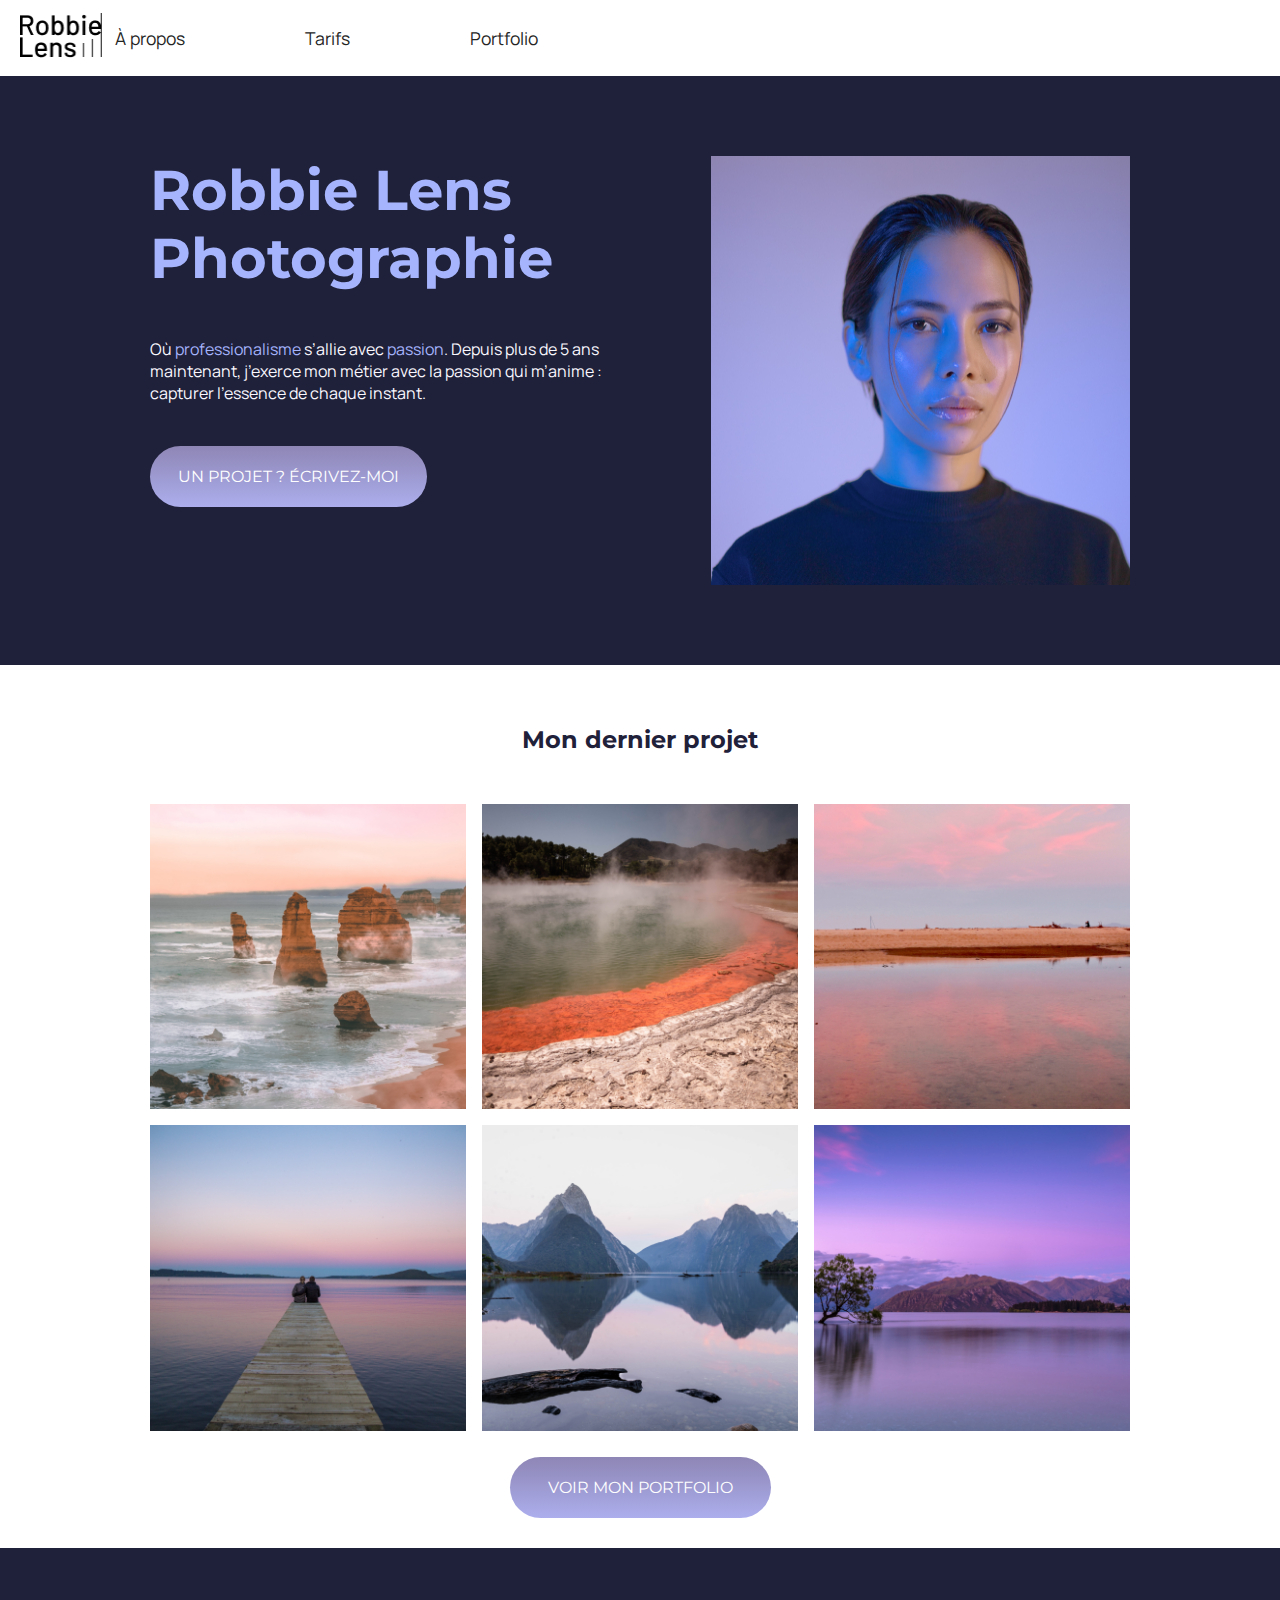
==== index.html @ 6ff95f7f "Ajout" ====
<!DOCTYPE html>
<html lang="fr">
<head>
    <meta charset="UTF-8">
    <meta http-equiv="X-UA-Compatible" content="IE=edge">
    <meta name="viewport" content="width=device-width, initial-scale=1.0">
    <title>Accueil – Robbie Lens Photographie</title>
    <link rel="stylesheet" href="style.css">
    <link href="https://fonts.googleapis.com/css2?family=Manrope&family=Montserrat&display=swap" rel="stylesheet">
    <script src="app.js" type="module"></script>
</head>
<body>

    <header class="header">
        <div class="logo-header">
            <a href="index.html"><img src="images/logo.png" alt="Logo"></a>
        </div>

        <section class="section-header">
            <img class="icon-open-menu" src="images/icon-menu.svg" alt="">
            <div class="modal">
                <nav class="link-header">
                    <img class="icon-close-menu" src="images/icon-close-menu.svg" alt="">
                    <ul>
                        <li><a href="index.html">Accueil</a></li>
                        <li><a href="dossier-demo/a-propos.html">À propos</a></li>
                        <li><a href="dossier-demo/tarifs.html">Tarifs</a></li>
                        <li><a href="dossier-demo/portfolio.html">Portfolio</a></li>
                    </ul>
                </nav>
            </div>
            
        </section>

        
    </header>


    <main>
        <div class="body-section1">
            <section class="section1 reveal">
                <div class="div1-section1 reveal-1">
                    <img src="images/robbie-lens.png" alt="Photos">
                </div>
    
                <div class="div2-section1">
                    <div class="sous-div2-section1">
                        <h2 class="reveal-2">Robbie Lens Photographie</h2>
                        <p class="reveal-3">Où <span class="span-color-section2">professionalisme</span> s’allie avec <span class="span-color-section2">passion</span>. Depuis plus de 5 ans maintenant, j’exerce mon métier avec la passion qui m’anime : capturer l’essence de chaque instant.</p>
                    </div>
        
                    <div class="btn-section1 reveal-4"><a href="#contact">UN PROJET ? ÉCRIVEZ-MOI</a></div>
                </div>
               
            </section>
        </div>


        <section class="section2">
            <div class="container-section2 reveal">
                <h2 class="reveal-1">Mon dernier projet</h2>

                <div class="div-album-section2 reveal-2">
                    <div><img src="dossier-demo/accueil/element-1.png" alt=""></div>
                    <div><img src="dossier-demo/accueil/element-2.png" alt=""></div>
                    <div><img src="dossier-demo/accueil/element-3.png" alt=""></div>
                    <div><img src="dossier-demo/accueil/element-4.png" alt=""></div>
                    <div><img src="dossier-demo/accueil/element-5.png" alt=""></div>
                    <div><img src="dossier-demo/accueil/element-6.png" alt=""></div>
                </div>

                <div class="btn-section2 reveal-3"><a href="dossier-demo/portfolio.html">voir mon portfolio</a></div>
            </div>
        </section>


        <section class="section3" id="contact">
            <div class="container-section3 reveal">
                <h2 class="reveal-1">Parlons de votre projet</h2>

                <form class="form-section3 reveal-2" action="">
                    <div class="div-form">
                        <div>
                            <label for="name">nom</label><br>
                            <input type="text" id="name" name="name" required><br>
                        </div>

                        <div>
                            <label for="email">e-mail</label><br>
                            <input type="email" id="email" name="email" required>
                        </div>
                    </div>

                    <div>
                        <label for="message">message</label><br>
                        <textarea name="message" id="message" cols="30" rows="10" required></textarea><br>
                    </div>
                   
                    <input class="input-btn-form" type="submit" value="ENVOYER">
                </form>
            </div>
        </section>
       
    </main>

    <footer class="footer reveal">
        <div class="logo-footer reveal-3">
            <a href="index.html"><img src="images/logo.png" alt="Logo"></a>
        </div>

        <div class="div-footer reveal-3">
            <a href="https://twitter.com/" target="_blank"><img src="images/twitter.png" alt="Twitter"></a>
            <a href="https://www.instagram.com/" target="_blank"><img src="images/instagram.png" alt="Instagram"></a>        
        </div>
    </footer>

  

              

</body>
</html>
---- style.css ----
*{
    box-sizing: border-box;
}

body, html{
    margin: 0;
}

img{
    width: 100%;
    height: 100%;
}

:root{
    --blueF: #1F2039;
    --blueP: #A5B4FC;
    --Manrope: 'Manrope', sans-serif;
    --Monserrat: 'Montserrat', sans-serif;
}

a{
    text-decoration: none;
}

/* ============================================================== 
=                            ACCUEIL                            =
===============================================================*/ 

/* ==================== HEADER ===================== */

.header{
    display: flex;
    font-family: var(--Manrope);
    justify-content: space-between;
    padding: 10px 20px;
}

.logo-header{
    width: 82px;
    align-self: center;
}

.logo-header:hover{
    opacity: 0.5;
}

.section-header{
    align-self: center;
}

.section-header img{
    width: 20px;
    height: 20px;
}

.modal{
    /* display: none; */
    position: fixed;
    left: 0;
    top: 0;
    width: 100%;
    height: 100%;
    background-color: rgb(0,0,0); 
    background-color: rgba(0,0,0,0.4); 
    z-index: 1;

    transform: translate(-100%);
}

.modal.show-modal{
    animation-name: zoom; 
    animation-duration: 1s;
    animation-fill-mode: forwards;
}

.icon-close-menu{
    float: right;
}

.icon-open-menu:hover{
    cursor: pointer;
}

.icon-close-menu:hover{
    cursor: pointer;
}

.link-header{
    background: white;
    width: 70%;
    height: 100%;
    position: absolute;
    right: 0;
    padding: 20px;

}

@keyframes zoom {
    /* from {transform: scale(0.1)} 
    to {transform: scale(1)} */

    from {transform: translateX(-100%);}
    to {transform: translateX(0);}
    
  }


.link-header ul{
   list-style: none;
   padding: 30px 0;
}

.link-header li{
    margin-bottom: 30px;
}

.link-header a{
    font-size: 1.1em;
    color: #242424;
    display: inline-block;
}

.link-header a:hover{
    text-decoration: underline;
}




/* ===================== MAIN ===================== */

/* =================== SECTION1 ==================== */




.section1{
    max-width: 1020px;
    margin-left: auto;
    margin-right: auto;
    padding: 45px 20px;
    text-align: center;
    color: #F9F8FF;
}

.body-section1{
    background: var(--blueF);
}

.sous-div2-section1 h2{
    font-family: var(--Monserrat);
    font-size: 2em;
    color: var(--blueP);
}

.sous-div2-section1 P{
    font-family: var(--Manrope);
}

.span-color-section2{
    color: var(--blueP);
}

.btn-section1 a{
    display: inline-block;
    padding: 21px 28px;
    background: linear-gradient(180deg, #8E86B5 0%, #ACAEED 100%);
    border-radius: 50px;
    margin-top: 26px;
    color: white;
    font-family: var(--Monserrat);
}

.btn-section1 a:hover{
    opacity: 0.5;
}


/* =================== SECTION2 ==================== */


.container-section2{
    max-width: 1020px;
    margin-left: auto;
    margin-right: auto;
    padding: 0px 20px 30px;
    text-align: center;
}

.section2 h2{
    /* text-align: center; */
    font-size: 1.5em;
    font-family: var(--Monserrat);
    color: #1F2039;
    padding: 10px 0;
}

.div-album-section2{
    display: flex;
    flex-direction: column;
    gap: 22px;
}

.btn-section2 a{
    display: none;
    padding: 21px 38px;
    background: linear-gradient(180deg, #8E86B5 0%, #ACAEED 100%);
    border-radius: 50px;
    margin-top: 26px;
    color: white;
    font-family: var(--Monserrat);
    text-transform: uppercase;
}


/* =================== SECTION3 ==================== */


.container-section3{
    max-width: 1020px;
    margin-left: auto;
    margin-right: auto;
    padding: 30px 20px 50px;
}

.section3{
    color: white;
    background: var(--blueF);
}

.section3 h2{
    font-size: 1.5em;
    font-family: var(--Monserrat);
    color: var(--blueP);
    text-align: center;
    padding-bottom: 40px;
}

.form-section3{
    display: flex;
    flex-direction: column;
}

.div-form input{
    width: 100%;
    padding: 13px;
    margin: 7px 0 20px;
    font-family: var(--Manrope);
    border-radius: 5px;
    border: none;
}

.form-section3 textarea{
    width: 100%;
    margin-top: 7px;
    font-family: var(--Manrope);
    border-radius: 5px;
}

.form-section3 label{
    font-family: var(--Manrope);
}

.input-btn-form{
    padding: 20px 63px;
    border-radius: 50px;
    background: linear-gradient(180deg, #8E86B5 0%, #ACAEED 100%);
    color: white;
    margin-top: 25px;
    align-self: center;
    border: none;
}

.input-btn-form:hover{
    opacity: 0.5;
}



/* =================== FOOTER ==================== */


.footer{
    padding: 20px 40px;
    display: flex;
    justify-content: space-between;
}

.logo-footer{
    width: 57px;
    height: 29px;
}

.logo-footer:hover{
    opacity: 0.5;
}

.div-footer img{
    width: 32px;
    height: 32px;
}

.div-footer a:nth-child(2){
    margin-left: 32px;
}

.div-footer img:hover{
    opacity: 0.5;
}






/* =================== RESPONSIVE ==================== */


@media screen and (min-width: 600px) {

    .div-album-section2{
        display: grid;
        grid-template-columns: 1fr 1fr;
        gap: 16px;
    }     
    
}

@media screen and (min-width: 900px) {

 /* =================== HEADER ==================== */

    .logo{
        /* flex: none;    */
    }

    .link-header a{
        margin: 0 0 0 120px;
    } 

    .link-header ul{
        display: flex;
        padding: 0;
    }

    .icon-open-menu{
        display: none;
    }

    .icon-close-menu{
        display: none;
    }

    .modal{
        display: block;
        position: static;
        background-color: transparent; 
        background-color: transparent; 
        z-index: 1;
    }

    .link-header{
        background: none;
        padding: 0px;
        width: 100%;
        position: static;
    }

    .link-header li{
        margin: 0;
    }
    


 /* ===================SECTION1 ==================== */
    

    .section1{
        display: flex;
        flex-direction: row-reverse;
        gap: 50px;
        text-align: left;
        padding: 80px 20px;
    }

    .div1-section1{
        flex: none;
    }

    .div2-section1 h2{
     margin-top: 0;
     font-size: 3.5em;
    }

    /* .sous-div2-section1 h2{
        font-size: 2em;
    } */


 /* =================== SECTION2 ==================== */
    

    .section2{
        /* padding-bottom: 40px; */
    }

    .section2 h2{
        padding: 40px 0 30px;
    }

    .div-album-section2{
        /* display: grid; */
        grid-template-columns: 1fr 1fr 1fr;
        /* gap: 16px; */
    }

    .btn-section2 a{
        display: inline-block;
    }

    .btn-section2 a:hover{
        opacity: 0.5;
    }



 /* =================== SECTION3 ==================== */
    

    .div-form{
        display: flex;
        gap: 19px;
    }

    .div-form div{
        width: 100%;
    }

    .container-section3{
        padding-top: 50px;
        padding-bottom: 70px;
    }

}


/* =================== APPARITION AU DEFILLEMENT ==================== */

.reveal-loaded .reveal [class*="reveal-"]{
    opacity: 0 !important;
    transform: translateY(30px) !important;
    transition: 0s !important;
}

.reveal-loaded [class*="reveal-"]{
    transition: 1s cubic-bezier(.5, 0, 0, 1);
}

.reveal-loaded .reveal-2{
    transition-delay: .1s;
}

.reveal-loaded .reveal-3{
    transition-delay: .2s;
}

.reveal-loaded .reveal-4{
    transition-delay: .3s;
}




/* ============================================================== 
=                            A PROPOS                            =
===============================================================*/ 


/* =================== SECTION1 ==================== */


.container-section1-aPropos{
    max-width: 1020px;
    margin-left: auto;
    margin-right: auto;
    padding: 50px 20px 50px;
}

.main-aPropos{
    background: var(--blueF);
}

.container-section1-aPropos div:not(:first-child){
    display: none;
}


/* =================== SECTION2 ==================== */

.container-section2-aPropos{
    max-width: 900px;
    margin-left: auto;
    margin-right: auto;
    padding: 10px 30px 50px;
}

.section2-aPropos{
    color:  #F9F8FF;
}

.section2-aPropos h1{
    text-align: center;
    font-size: 3em;
    font-family: var(--Monserrat);
    color: var(--blueP);
    margin-bottom: 0;
}

.section2-aPropos p{
    font-family: var(--Manrope);
    margin-top: 0;
    font-size: 1.1em;
}

.section2-aPropos h2{
    text-align: center;
    font-family: var(--Manrope);
    margin-top: 40px;
    margin-bottom: 70px;
}

.section2-aPropos li{
    font-family: var(--Manrope);
    font-size: 1.1em;
}

.div-border-section2{
    padding: 60px 40px 30px;
    border-right: 1px solid #A5B4FC;
    border-bottom: 1px solid #A5B4FC;
}

.btn-portfolio{
    display: flex;
    justify-content: center;
}
.btn-section2-aPropos a{
    padding: 21px 38px;
    background: linear-gradient(180deg, #8E86B5 0%, #ACAEED 100%);
    border-radius: 50px;
    color: white;
    font-family: var(--Monserrat);
    text-transform: uppercase;
}

.btn-section2-aPropos{
    margin-bottom: 70px;
    margin-top: 30px;
}

.btn-section2-aPropos:hover{
    opacity: 0.5;
}




/* =================== RESPONSIVE ==================== */


@media screen and (min-width: 600px) {

 /* =================== SECTION1 ==================== */
    

    .container-section1-aPropos div:nth-child(2), 
    .container-section1-aPropos div:nth-child(3), 
    .container-section1-aPropos div:nth-child(4){
        display: block;
        z-index: 1;
    }

    .container-section1-aPropos{
        display: grid;
        grid-template-columns: 1fr 1fr;
        gap: 20px;
    }
    
}



@media screen and (min-width: 1090px) {


 /* =================== SECTION1 ==================== */
    

    .container-section1-aPropos div:nth-child(5), 
    .container-section1-aPropos div:nth-child(6), 
    .container-section1-aPropos div:nth-child(7),
    .container-section1-aPropos div:nth-child(8), 
    .container-section1-aPropos div:nth-child(9), 
    .container-section1-aPropos div:nth-child(10){
        display: block;
        z-index: 1;
    }

    .container-section1-aPropos{
        grid-template-columns: 1fr 1fr 1fr 1fr 1fr;
        position: relative;
    }

    .container-section1-aPropos::before{
        content: "";
        display: block;
        position: absolute;
        background:#2C2E51;
        width: 50%;
        height: 80%;
        right: -20px;
        bottom: 20px;
        z-index: 0;
    }
    
}




/* ============================================================== 
=                            TARIFS                            =
===============================================================*/ 

/* =================== SECTION1 ==================== */

.main-tarifs{
    background: var(--blueF);
    padding-bottom: 100px;
    padding-top: 30px;
}

.container-main-tarifs{
    max-width: 1020px;
    margin-left: auto;
    margin-right: auto;
    padding: 45px 20px;
}

.section1-tarifs{
    display: flex;
    justify-content: center;
}

.btn-tarifs-large{
    display: none;
}

.section1-tarifs h2{
    font: 3em var(--Monserrat);
    color: var(--blueP);
}


/* =================== SECTION2 ==================== */

.section2-tarifs{
    display: flex;
    flex-direction: column;
    gap: 60px;
    margin-bottom: 100px;
}

.div-section2-tarifs{
    border-right: 1px solid var(--blueP);
    border-bottom: 1px solid var(--blueP);
    padding: 10px 30px 20px 0;
}

.div-section2-tarifs h3{
    font: 600 1.2em var(--Monserrat);
    color: var(--blueP);
}

.div-section2-tarifs p{
    color: #F9F8FF;
    font-family: var(--Manrope);
}

.div-section2-tarifs b{
    color: var(--blueP);
    font-family: var(--Monserrat);
}

.div-section2-tarifs p:last-child{
    font-size: 0.6em;
}


/* =================== SECTION3 ==================== */

.section3-tarifs h2{
    font: 3em var(--Monserrat);
    color: var(--blueP);
    text-align: center;
}

td, th, table{
    border: 1px solid var(--blueP);
    border-collapse: collapse;
    color: #F9F8FF;
}

table{
    width: 100%;
}

th{
    padding: 7px 0;
    font-family: var(--Monserrat);
}

td{
    padding: 50px 0;
    font-family: var(--Manrope);
    text-align: center;
}



.btn-tarifs-small{
    margin-top: 50px;
    text-align: center;
}

.btn-tarifs-small a{
    margin-top: 40px;
    padding: 21px 38px;
    background: linear-gradient(180deg, #8E86B5 0%, #ACAEED 100%);
    border-radius: 50px;
    color: white;
    font-family: var(--Monserrat);
}

.btn-tarifs-small a:hover{
    opacity: 0.5;
}






/* =================== RESPONSIVE ==================== */


@media screen and (min-width: 900px) {

 /* =================== SECTION1 ==================== */

 .btn-tarifs-large{
    display: block;
 }

 .section1-tarifs{
    justify-content: space-between;
 }

 .btn-tarifs-large{
    align-self: center;
 }

 .btn-tarifs-large a{
    padding: 21px 38px;
    background: linear-gradient(180deg, #8E86B5 0%, #ACAEED 100%);
    border-radius: 50px;
    color: white;
    font-family: var(--Monserrat);
 }

 .btn-tarifs-large:hover{
    opacity: 0.5;
 }

 
 /* =================== SECTION2 ==================== */

 .section2-tarifs{
    flex-direction: row;
    gap: 60px;
 }


 /* =================== SECTION3 ==================== */

 .section3-tarifs h2{
    text-align: left;
 }

 .btn-tarifs-small{
    display: none;
 }



    
}



/* ============================================================== 
=                            PORTFOLIO                            =
===============================================================*/ 


/* =================== SECTION1 ==================== */

.section1-portfolio{
    background: var(--blueF);
}

.container-section1-portfolio{
    max-width: 1020px;
    margin-left: auto;
    margin-right: auto;
    padding: 45px 20px 25px;
}

.section1-portfolio h1{
    font: 700 3.5em var(--Monserrat);
    color: var(--blueP);
}


/* =================== SECTION2 ==================== */

.section2-portfolio{
    max-width: 1020px;
    margin-left: auto;
    margin-right: auto;
    padding: 45px 20px 70px;
}

.section2-portfolio h2{
    font-family: var(--Manrope);
    padding-bottom: 50px;
}

.container-main-portfolio{
    display: flex;
    flex-direction: column;
    gap: 12px;
}

.container-main-portfolio div{
    position: relative;
}

.container-main-portfolio p{
    display: none;
    position: absolute;
    color: white;
    top: 50%;
    left: 50%;
    transform: translate(-50%, -100%);  
    font: 600 1.3em var(--Manrope);
    
}

.container-main-portfolio img:hover{
    filter: brightness(30%);
   
}

.container-main-portfolio div:hover p{
    display: block;
}



/* =================== RESPONSIVE ==================== */


@media screen and (min-width: 700px) {

    /* =================== SECTION2 ==================== */

    .container-main-portfolio{
        display: grid;
        grid-template-columns: 1fr 1fr 1fr;
    }


}
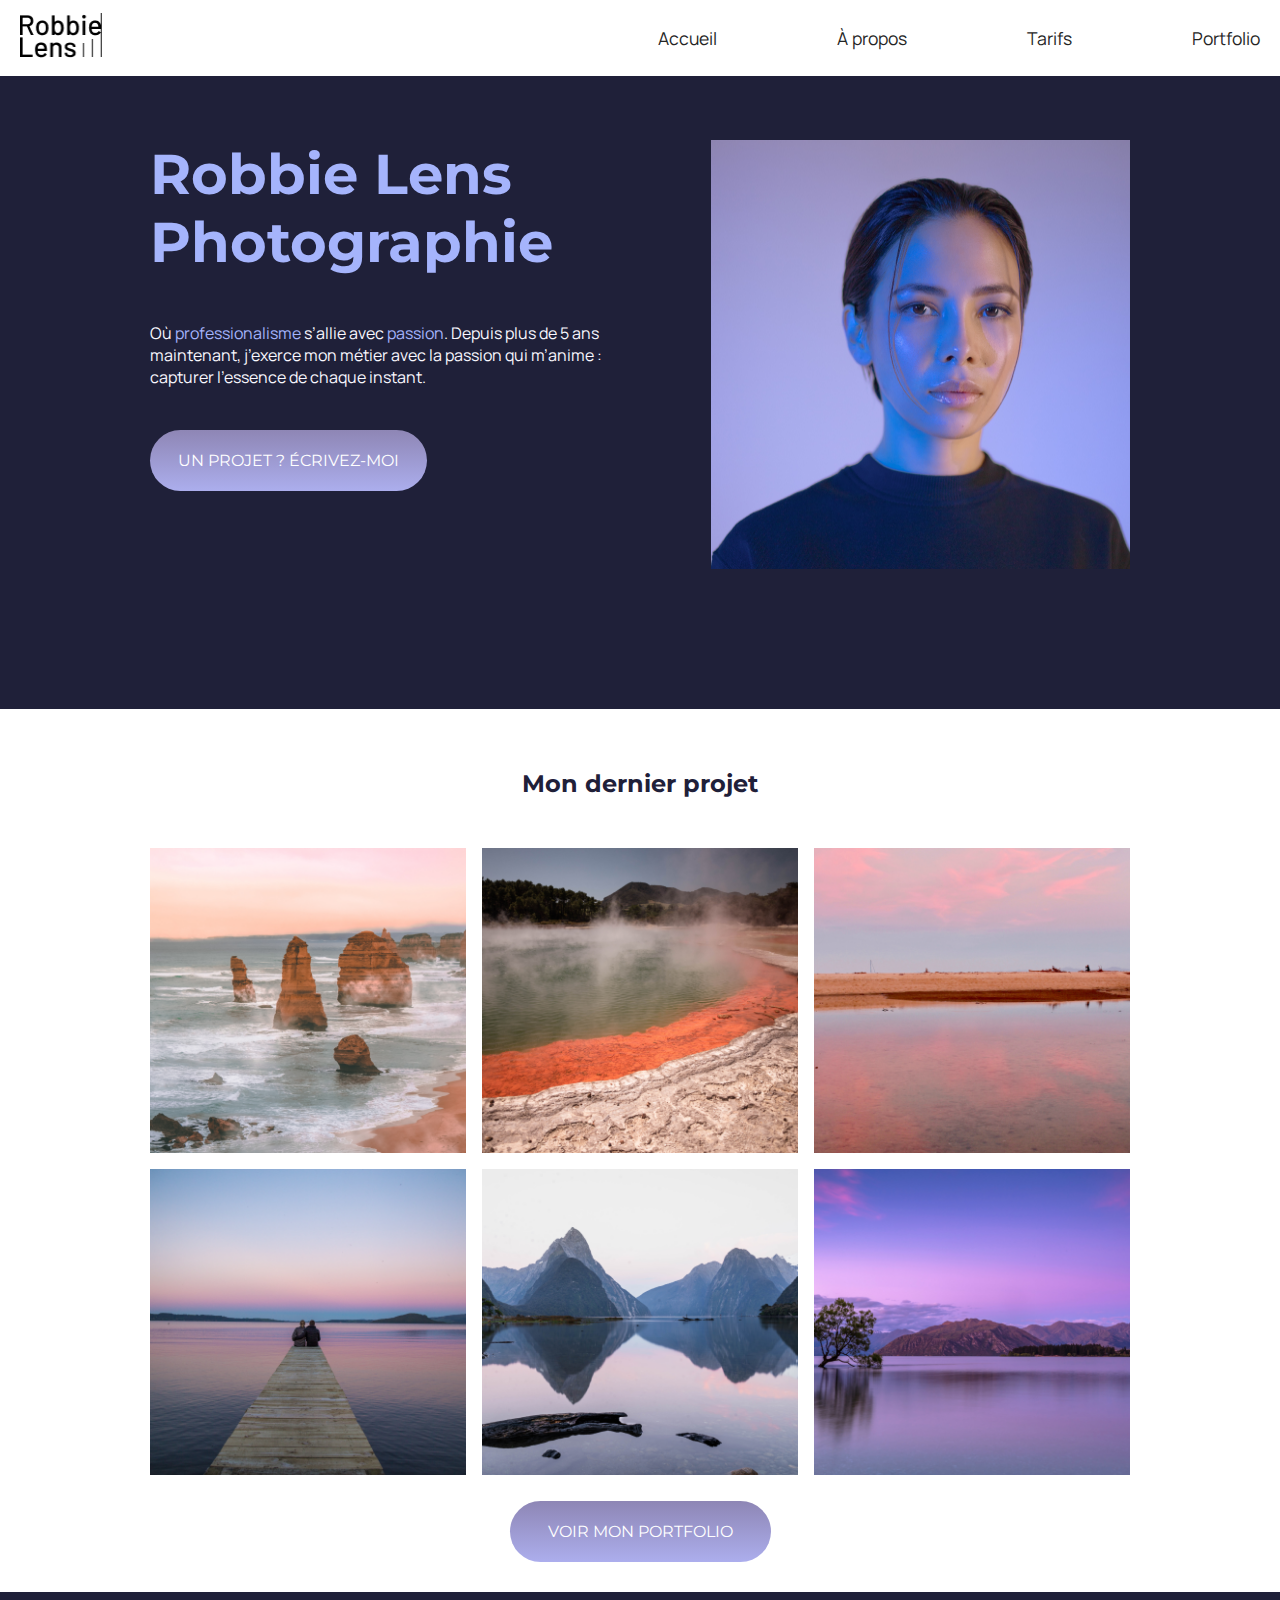
==== commit b7eaf245: "update" ====
--- a/index.html
+++ b/index.html
@@ -18,17 +18,16 @@
 
         <section class="section-header">
             <img class="icon-open-menu" src="images/icon-menu.svg" alt="">
-            <div class="modal">
-                <nav class="link-header">
-                    <img class="icon-close-menu" src="images/icon-close-menu.svg" alt="">
-                    <ul>
-                        <li><a href="index.html">Accueil</a></li>
-                        <li><a href="dossier-demo/a-propos.html">À propos</a></li>
-                        <li><a href="dossier-demo/tarifs.html">Tarifs</a></li>
-                        <li><a href="dossier-demo/portfolio.html">Portfolio</a></li>
-                    </ul>
-                </nav>
-            </div>
+            <div class="modal"></div>
+            <nav class="link-header">
+                <img class="icon-close-menu" src="images/icon-close-menu.svg" alt="">
+                <ul>
+                    <li><a href="index.html">Accueil</a></li>
+                    <li><a href="dossier-demo/a-propos.html">À propos</a></li>
+                    <li><a href="dossier-demo/tarifs.html">Tarifs</a></li>
+                    <li><a href="dossier-demo/portfolio.html">Portfolio</a></li>
+                </ul>
+            </nav>
             
         </section>
 
--- a/style.css
+++ b/style.css
@@ -33,6 +33,12 @@
     font-family: var(--Manrope);
     justify-content: space-between;
     padding: 10px 20px;
+    position: fixed;
+    right: 0;
+    top: 0;
+    left: 0;
+    z-index: 3;
+    background: white;
 }
 
 .logo-header{
@@ -54,7 +60,7 @@
 }
 
 .modal{
-    /* display: none; */
+    display: none;
     position: fixed;
     left: 0;
     top: 0;
@@ -63,13 +69,15 @@
     background-color: rgb(0,0,0); 
     background-color: rgba(0,0,0,0.4); 
     z-index: 1;
-
-    transform: translate(-100%);
 }
 
 .modal.show-modal{
+    display: block;
+}
+
+.link-header.show-modal{
     animation-name: zoom; 
-    animation-duration: 1s;
+    animation-duration: .3s;
     animation-fill-mode: forwards;
 }
 
@@ -89,17 +97,16 @@
     background: white;
     width: 70%;
     height: 100%;
-    position: absolute;
+    position: fixed;
     right: 0;
+    top: 0;
     padding: 20px;
-
+    transform: translate(200%);
+    z-index: 2;
 }
 
 @keyframes zoom {
-    /* from {transform: scale(0.1)} 
-    to {transform: scale(1)} */
-
-    from {transform: translateX(-100%);}
+    from {transform: translateX(200%);}
     to {transform: translateX(0);}
     
   }
@@ -138,7 +145,7 @@
     max-width: 1020px;
     margin-left: auto;
     margin-right: auto;
-    padding: 45px 20px;
+    padding: 90px 20px 45px;
     text-align: center;
     color: #F9F8FF;
 }
@@ -330,10 +337,6 @@
 
  /* =================== HEADER ==================== */
 
-    .logo{
-        /* flex: none;    */
-    }
-
     .link-header a{
         margin: 0 0 0 120px;
     } 
@@ -355,8 +358,6 @@
         display: block;
         position: static;
         background-color: transparent; 
-        background-color: transparent; 
-        z-index: 1;
     }
 
     .link-header{
@@ -364,6 +365,7 @@
         padding: 0px;
         width: 100%;
         position: static;
+        transform: translate(0);
     }
 
     .link-header li{
@@ -380,7 +382,7 @@
         flex-direction: row-reverse;
         gap: 50px;
         text-align: left;
-        padding: 80px 20px;
+        padding: 140px 20px;
     }
 
     .div1-section1{
@@ -486,6 +488,10 @@
     padding: 50px 20px 50px;
 }
 
+.section1-aPropos{
+    padding-top: 50px;
+}
+
 .main-aPropos{
     background: var(--blueF);
 }
@@ -496,6 +502,7 @@
 
 
 /* =================== SECTION2 ==================== */
+
 
 .container-section2-aPropos{
     max-width: 900px;
@@ -637,7 +644,7 @@
 .main-tarifs{
     background: var(--blueF);
     padding-bottom: 100px;
-    padding-top: 30px;
+    padding-top: 80px;
 }
 
 .container-main-tarifs{
@@ -817,6 +824,7 @@
 
 .section1-portfolio{
     background: var(--blueF);
+    padding-top: 80px;
 }
 
 .container-section1-portfolio{
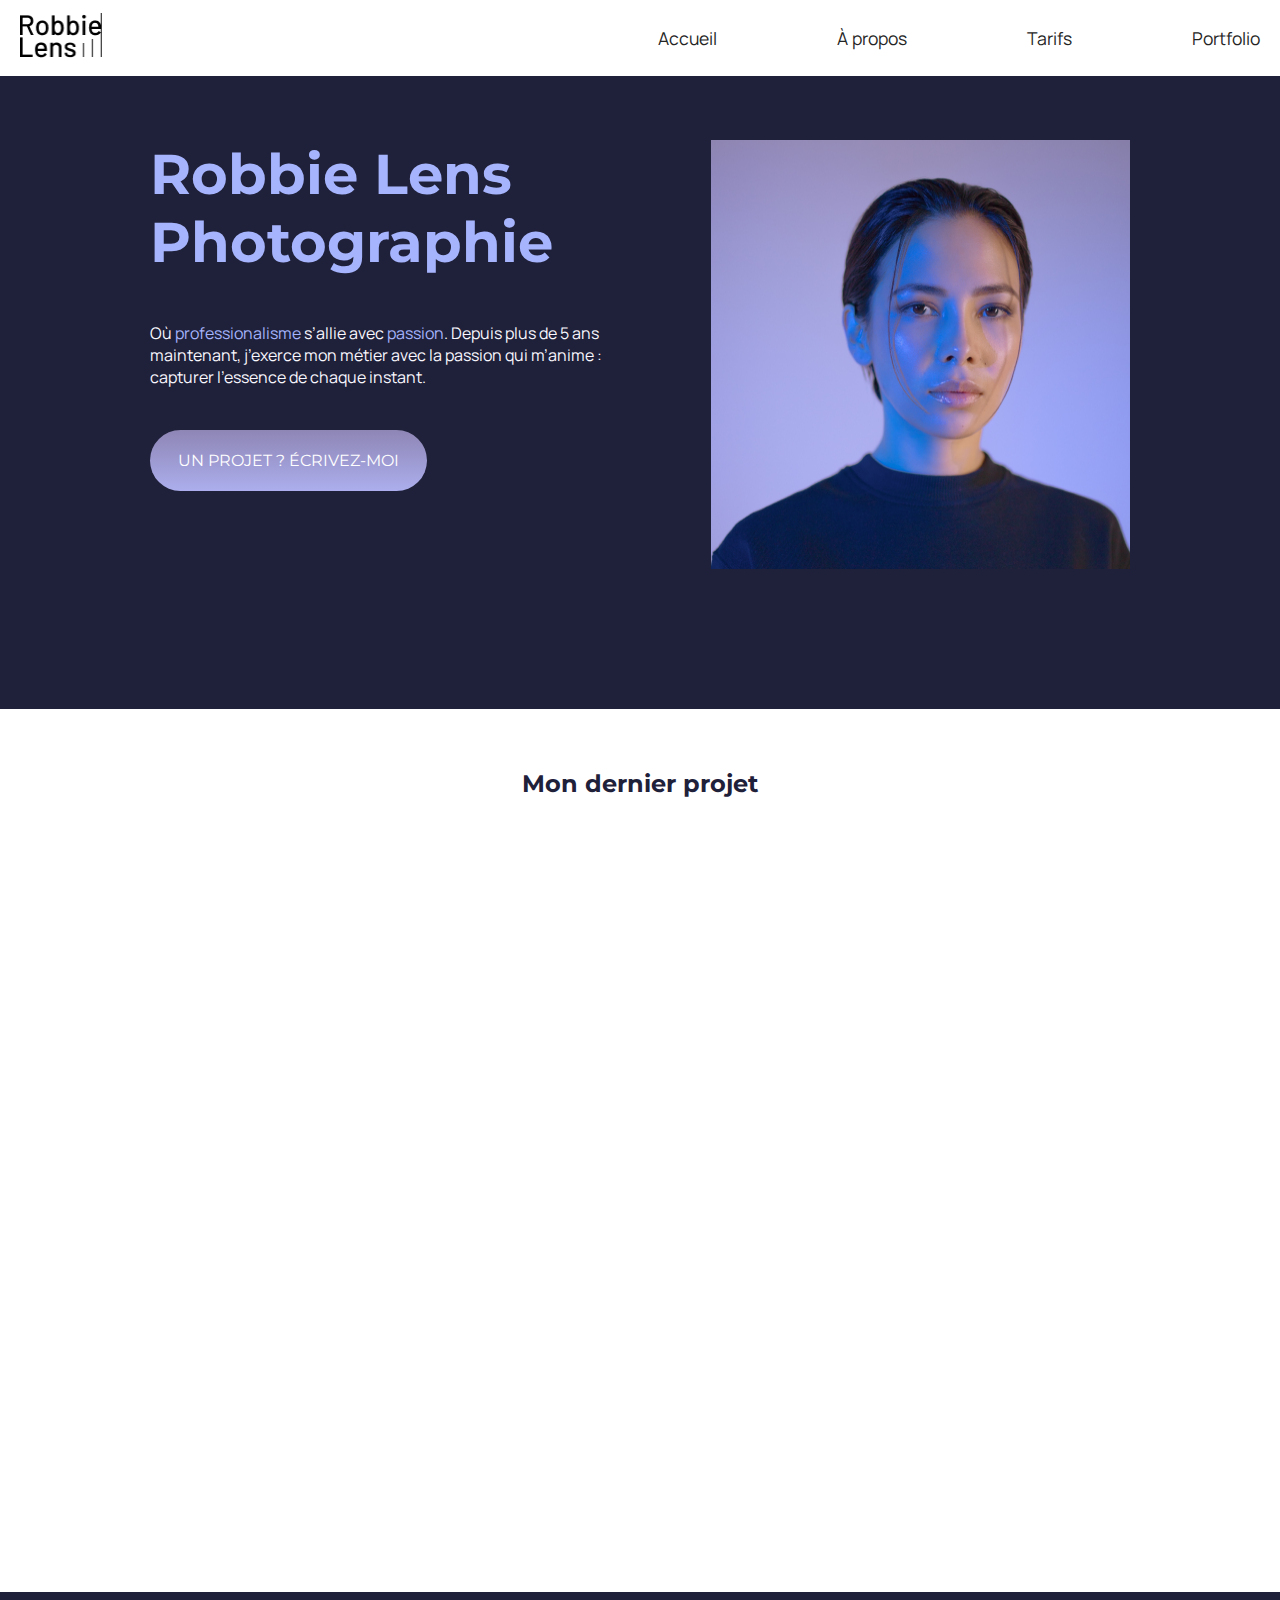
==== commit f50fc1c1: "Modification dans le défilement" ====
--- a/index.html
+++ b/index.html
@@ -37,18 +37,18 @@
 
     <main>
         <div class="body-section1">
-            <section class="section1 reveal">
-                <div class="div1-section1 reveal-1">
+            <section class="section1">
+                <div class="div1-section1 reveal reveal-3">
                     <img src="images/robbie-lens.png" alt="Photos">
                 </div>
     
                 <div class="div2-section1">
-                    <div class="sous-div2-section1">
-                        <h2 class="reveal-2">Robbie Lens Photographie</h2>
-                        <p class="reveal-3">Où <span class="span-color-section2">professionalisme</span> s’allie avec <span class="span-color-section2">passion</span>. Depuis plus de 5 ans maintenant, j’exerce mon métier avec la passion qui m’anime : capturer l’essence de chaque instant.</p>
+                    <div class="sous-div2-section1 reveal reveal-3">
+                        <h2>Robbie Lens Photographie</h2>
+                        <p>Où <span class="span-color-section2">professionalisme</span> s’allie avec <span class="span-color-section2">passion</span>. Depuis plus de 5 ans maintenant, j’exerce mon métier avec la passion qui m’anime : capturer l’essence de chaque instant.</p>
                     </div>
         
-                    <div class="btn-section1 reveal-4"><a href="#contact">UN PROJET ? ÉCRIVEZ-MOI</a></div>
+                    <div class="btn-section1 reveal reveal-3"><a href="#contact">UN PROJET ? ÉCRIVEZ-MOI</a></div>
                 </div>
                
             </section>
@@ -56,58 +56,58 @@
 
 
         <section class="section2">
-            <div class="container-section2 reveal">
-                <h2 class="reveal-1">Mon dernier projet</h2>
+            <div class="container-section2">
+                <h2 class="reveal reveal-3">Mon dernier projet</h2>
 
-                <div class="div-album-section2 reveal-2">
-                    <div><img src="dossier-demo/accueil/element-1.png" alt=""></div>
-                    <div><img src="dossier-demo/accueil/element-2.png" alt=""></div>
-                    <div><img src="dossier-demo/accueil/element-3.png" alt=""></div>
-                    <div><img src="dossier-demo/accueil/element-4.png" alt=""></div>
-                    <div><img src="dossier-demo/accueil/element-5.png" alt=""></div>
-                    <div><img src="dossier-demo/accueil/element-6.png" alt=""></div>
+                <div class="div-album-section2">
+                    <div><img class="reveal reveal-3" src="dossier-demo/accueil/element-1.png" alt=""></div>
+                    <div><img class="reveal reveal-3" src="dossier-demo/accueil/element-2.png" alt=""></div>
+                    <div><img class="reveal reveal-3" src="dossier-demo/accueil/element-3.png" alt=""></div>
+                    <div><img class="reveal reveal-3" src="dossier-demo/accueil/element-4.png" alt=""></div>
+                    <div><img class="reveal reveal-3" src="dossier-demo/accueil/element-5.png" alt=""></div>
+                    <div><img class="reveal reveal-3" src="dossier-demo/accueil/element-6.png" alt=""></div>
                 </div>
 
-                <div class="btn-section2 reveal-3"><a href="dossier-demo/portfolio.html">voir mon portfolio</a></div>
+                <div class="btn-section2 reveal reveal-3"><a href="dossier-demo/portfolio.html">voir mon portfolio</a></div>
             </div>
         </section>
 
 
         <section class="section3" id="contact">
-            <div class="container-section3 reveal">
-                <h2 class="reveal-1">Parlons de votre projet</h2>
+            <div class="container-section3">
+                <h2 class="reveal reveal-3">Parlons de votre projet</h2>
 
                 <form class="form-section3 reveal-2" action="">
                     <div class="div-form">
-                        <div>
+                        <div class="reveal reveal-3">
                             <label for="name">nom</label><br>
                             <input type="text" id="name" name="name" required><br>
                         </div>
 
-                        <div>
+                        <div class="reveal reveal-3">
                             <label for="email">e-mail</label><br>
                             <input type="email" id="email" name="email" required>
                         </div>
                     </div>
 
-                    <div>
+                    <div class="reveal reveal-3">
                         <label for="message">message</label><br>
                         <textarea name="message" id="message" cols="30" rows="10" required></textarea><br>
                     </div>
                    
-                    <input class="input-btn-form" type="submit" value="ENVOYER">
+                    <input class="input-btn-form reveal reveal-3" type="submit" value="ENVOYER">
                 </form>
             </div>
         </section>
        
     </main>
 
-    <footer class="footer reveal">
-        <div class="logo-footer reveal-3">
+    <footer class="footer">
+        <div class="logo-footer reveal reveal-3">
             <a href="index.html"><img src="images/logo.png" alt="Logo"></a>
         </div>
 
-        <div class="div-footer reveal-3">
+        <div class="div-footer reveal reveal-3">
             <a href="https://twitter.com/" target="_blank"><img src="images/twitter.png" alt="Twitter"></a>
             <a href="https://www.instagram.com/" target="_blank"><img src="images/instagram.png" alt="Instagram"></a>        
         </div>
--- a/style.css
+++ b/style.css
@@ -1,5 +1,6 @@
 *{
-    box-sizing: border-box;
+    -webkit-box-sizing: border-box;
+            box-sizing: border-box;
 }
 
 body, html{
@@ -29,9 +30,13 @@
 /* ==================== HEADER ===================== */
 
 .header{
+    display: -webkit-box;
+    display: -ms-flexbox;
     display: flex;
     font-family: var(--Manrope);
-    justify-content: space-between;
+    -webkit-box-pack: justify;
+        -ms-flex-pack: justify;
+            justify-content: space-between;
     padding: 10px 20px;
     position: fixed;
     right: 0;
@@ -43,7 +48,9 @@
 
 .logo-header{
     width: 82px;
-    align-self: center;
+    -ms-flex-item-align: center;
+        -ms-grid-row-align: center;
+        align-self: center;
 }
 
 .logo-header:hover{
@@ -51,7 +58,9 @@
 }
 
 .section-header{
-    align-self: center;
+    -ms-flex-item-align: center;
+        -ms-grid-row-align: center;
+        align-self: center;
 }
 
 .section-header img{
@@ -76,9 +85,12 @@
 }
 
 .link-header.show-modal{
-    animation-name: zoom; 
-    animation-duration: .3s;
-    animation-fill-mode: forwards;
+    -webkit-animation-name: zoom;
+            animation-name: zoom; 
+    -webkit-animation-duration: .3s; 
+            animation-duration: .3s;
+    -webkit-animation-fill-mode: forwards;
+            animation-fill-mode: forwards;
 }
 
 .icon-close-menu{
@@ -101,13 +113,21 @@
     right: 0;
     top: 0;
     padding: 20px;
-    transform: translate(200%);
+    -webkit-transform: translate(200%);
+        -ms-transform: translate(200%);
+            transform: translate(200%);
     z-index: 2;
 }
 
+@-webkit-keyframes zoom {
+    from {-webkit-transform: translateX(200%);transform: translateX(200%);}
+    to {-webkit-transform: translateX(0);transform: translateX(0);}
+    
+  }
+
 @keyframes zoom {
-    from {transform: translateX(200%);}
-    to {transform: translateX(0);}
+    from {-webkit-transform: translateX(200%);transform: translateX(200%);}
+    to {-webkit-transform: translateX(0);transform: translateX(0);}
     
   }
 
@@ -171,6 +191,8 @@
 .btn-section1 a{
     display: inline-block;
     padding: 21px 28px;
+    background: -webkit-gradient(linear, left top, left bottom, from(#8E86B5), to(#ACAEED));
+    background: -o-linear-gradient(top, #8E86B5 0%, #ACAEED 100%);
     background: linear-gradient(180deg, #8E86B5 0%, #ACAEED 100%);
     border-radius: 50px;
     margin-top: 26px;
@@ -203,14 +225,21 @@
 }
 
 .div-album-section2{
+    display: -webkit-box;
+    display: -ms-flexbox;
     display: flex;
-    flex-direction: column;
+    -webkit-box-orient: vertical;
+    -webkit-box-direction: normal;
+        -ms-flex-direction: column;
+            flex-direction: column;
     gap: 22px;
 }
 
 .btn-section2 a{
     display: none;
     padding: 21px 38px;
+    background: -webkit-gradient(linear, left top, left bottom, from(#8E86B5), to(#ACAEED));
+    background: -o-linear-gradient(top, #8E86B5 0%, #ACAEED 100%);
     background: linear-gradient(180deg, #8E86B5 0%, #ACAEED 100%);
     border-radius: 50px;
     margin-top: 26px;
@@ -244,8 +273,13 @@
 }
 
 .form-section3{
+    display: -webkit-box;
+    display: -ms-flexbox;
     display: flex;
-    flex-direction: column;
+    -webkit-box-orient: vertical;
+    -webkit-box-direction: normal;
+        -ms-flex-direction: column;
+            flex-direction: column;
 }
 
 .div-form input{
@@ -271,10 +305,14 @@
 .input-btn-form{
     padding: 20px 63px;
     border-radius: 50px;
+    background: -webkit-gradient(linear, left top, left bottom, from(#8E86B5), to(#ACAEED));
+    background: -o-linear-gradient(top, #8E86B5 0%, #ACAEED 100%);
     background: linear-gradient(180deg, #8E86B5 0%, #ACAEED 100%);
     color: white;
     margin-top: 25px;
-    align-self: center;
+    -ms-flex-item-align: center;
+        -ms-grid-row-align: center;
+        align-self: center;
     border: none;
 }
 
@@ -289,8 +327,12 @@
 
 .footer{
     padding: 20px 40px;
+    display: -webkit-box;
+    display: -ms-flexbox;
     display: flex;
-    justify-content: space-between;
+    -webkit-box-pack: justify;
+        -ms-flex-pack: justify;
+            justify-content: space-between;
 }
 
 .logo-footer{
@@ -326,7 +368,9 @@
 @media screen and (min-width: 600px) {
 
     .div-album-section2{
+        display: -ms-grid;
         display: grid;
+        -ms-grid-columns: 1fr 16px 1fr;
         grid-template-columns: 1fr 1fr;
         gap: 16px;
     }     
@@ -342,6 +386,8 @@
     } 
 
     .link-header ul{
+        display: -webkit-box;
+        display: -ms-flexbox;
         display: flex;
         padding: 0;
     }
@@ -352,12 +398,6 @@
 
     .icon-close-menu{
         display: none;
-    }
-
-    .modal{
-        display: block;
-        position: static;
-        background-color: transparent; 
     }
 
     .link-header{
@@ -365,7 +405,9 @@
         padding: 0px;
         width: 100%;
         position: static;
-        transform: translate(0);
+        -webkit-transform: translate(0);
+            -ms-transform: translate(0);
+                transform: translate(0);
     }
 
     .link-header li{
@@ -378,15 +420,22 @@
     
 
     .section1{
+        display: -webkit-box;
+        display: -ms-flexbox;
         display: flex;
-        flex-direction: row-reverse;
+        -webkit-box-orient: horizontal;
+        -webkit-box-direction: reverse;
+            -ms-flex-direction: row-reverse;
+                flex-direction: row-reverse;
         gap: 50px;
         text-align: left;
         padding: 140px 20px;
     }
 
     .div1-section1{
-        flex: none;
+        -webkit-box-flex: 0;
+            -ms-flex: none;
+                flex: none;
     }
 
     .div2-section1 h2{
@@ -412,6 +461,7 @@
 
     .div-album-section2{
         /* display: grid; */
+        -ms-grid-columns: 1fr 1fr 1fr;
         grid-template-columns: 1fr 1fr 1fr;
         /* gap: 16px; */
     }
@@ -430,6 +480,8 @@
     
 
     .div-form{
+        display: -webkit-box;
+        display: -ms-flexbox;
         display: flex;
         gap: 19px;
     }
@@ -448,26 +500,40 @@
 
 /* =================== APPARITION AU DEFILLEMENT ==================== */
 
-.reveal-loaded .reveal [class*="reveal-"]{
+.reveal-loaded .reveal[class*="reveal-"]{
     opacity: 0 !important;
-    transform: translateY(30px) !important;
+    -webkit-transform: translateY(30px) !important;
+        -ms-transform: translateY(30px) !important;
+            transform: translateY(30px) !important;
+    -webkit-transition: 0s !important;
+    -o-transition: 0s !important;
     transition: 0s !important;
 }
 
+
 .reveal-loaded [class*="reveal-"]{
+    -webkit-transition: 1s cubic-bezier(.5, 0, 0, 1);
+    -o-transition: 1s cubic-bezier(.5, 0, 0, 1);
     transition: 1s cubic-bezier(.5, 0, 0, 1);
+
 }
 
 .reveal-loaded .reveal-2{
-    transition-delay: .1s;
+    -webkit-transition-delay: .1s;
+         -o-transition-delay: .1s;
+            transition-delay: .1s;
 }
 
 .reveal-loaded .reveal-3{
-    transition-delay: .2s;
+    -webkit-transition-delay: .3s;
+         -o-transition-delay: .3s;
+            transition-delay: .3s;
 }
 
 .reveal-loaded .reveal-4{
-    transition-delay: .3s;
+    -webkit-transition-delay: .5s;
+         -o-transition-delay: .5s;
+            transition-delay: .5s;
 }
 
 
@@ -548,11 +614,17 @@
 }
 
 .btn-portfolio{
+    display: -webkit-box;
+    display: -ms-flexbox;
     display: flex;
-    justify-content: center;
+    -webkit-box-pack: center;
+        -ms-flex-pack: center;
+            justify-content: center;
 }
 .btn-section2-aPropos a{
     padding: 21px 38px;
+    background: -webkit-gradient(linear, left top, left bottom, from(#8E86B5), to(#ACAEED));
+    background: -o-linear-gradient(top, #8E86B5 0%, #ACAEED 100%);
     background: linear-gradient(180deg, #8E86B5 0%, #ACAEED 100%);
     border-radius: 50px;
     color: white;
@@ -588,7 +660,9 @@
     }
 
     .container-section1-aPropos{
+        display: -ms-grid;
         display: grid;
+        -ms-grid-columns: 1fr 20px 1fr;
         grid-template-columns: 1fr 1fr;
         gap: 20px;
     }
@@ -614,6 +688,7 @@
     }
 
     .container-section1-aPropos{
+        -ms-grid-columns: 1fr 1fr 1fr 1fr 1fr;
         grid-template-columns: 1fr 1fr 1fr 1fr 1fr;
         position: relative;
     }
@@ -655,8 +730,12 @@
 }
 
 .section1-tarifs{
+    display: -webkit-box;
+    display: -ms-flexbox;
     display: flex;
-    justify-content: center;
+    -webkit-box-pack: center;
+        -ms-flex-pack: center;
+            justify-content: center;
 }
 
 .btn-tarifs-large{
@@ -672,8 +751,13 @@
 /* =================== SECTION2 ==================== */
 
 .section2-tarifs{
+    display: -webkit-box;
+    display: -ms-flexbox;
     display: flex;
-    flex-direction: column;
+    -webkit-box-orient: vertical;
+    -webkit-box-direction: normal;
+        -ms-flex-direction: column;
+            flex-direction: column;
     gap: 60px;
     margin-bottom: 100px;
 }
@@ -743,6 +827,8 @@
 .btn-tarifs-small a{
     margin-top: 40px;
     padding: 21px 38px;
+    background: -webkit-gradient(linear, left top, left bottom, from(#8E86B5), to(#ACAEED));
+    background: -o-linear-gradient(top, #8E86B5 0%, #ACAEED 100%);
     background: linear-gradient(180deg, #8E86B5 0%, #ACAEED 100%);
     border-radius: 50px;
     color: white;
@@ -770,15 +856,21 @@
  }
 
  .section1-tarifs{
-    justify-content: space-between;
+    -webkit-box-pack: justify;
+        -ms-flex-pack: justify;
+            justify-content: space-between;
  }
 
  .btn-tarifs-large{
-    align-self: center;
+    -ms-flex-item-align: center;
+        -ms-grid-row-align: center;
+        align-self: center;
  }
 
  .btn-tarifs-large a{
     padding: 21px 38px;
+    background: -webkit-gradient(linear, left top, left bottom, from(#8E86B5), to(#ACAEED));
+    background: -o-linear-gradient(top, #8E86B5 0%, #ACAEED 100%);
     background: linear-gradient(180deg, #8E86B5 0%, #ACAEED 100%);
     border-radius: 50px;
     color: white;
@@ -793,7 +885,10 @@
  /* =================== SECTION2 ==================== */
 
  .section2-tarifs{
-    flex-direction: row;
+    -webkit-box-orient: horizontal;
+    -webkit-box-direction: normal;
+        -ms-flex-direction: row;
+            flex-direction: row;
     gap: 60px;
  }
 
@@ -855,8 +950,13 @@
 }
 
 .container-main-portfolio{
+    display: -webkit-box;
+    display: -ms-flexbox;
     display: flex;
-    flex-direction: column;
+    -webkit-box-orient: vertical;
+    -webkit-box-direction: normal;
+        -ms-flex-direction: column;
+            flex-direction: column;
     gap: 12px;
 }
 
@@ -870,13 +970,16 @@
     color: white;
     top: 50%;
     left: 50%;
-    transform: translate(-50%, -100%);  
+    -webkit-transform: translate(-50%, -100%);
+        -ms-transform: translate(-50%, -100%);
+            transform: translate(-50%, -100%);  
     font: 600 1.3em var(--Manrope);
     
 }
 
 .container-main-portfolio img:hover{
-    filter: brightness(30%);
+    -webkit-filter: brightness(30%);
+            filter: brightness(30%);
    
 }
 
@@ -894,7 +997,9 @@
     /* =================== SECTION2 ==================== */
 
     .container-main-portfolio{
+        display: -ms-grid;
         display: grid;
+        -ms-grid-columns: 1fr 1fr 1fr;
         grid-template-columns: 1fr 1fr 1fr;
     }
 
